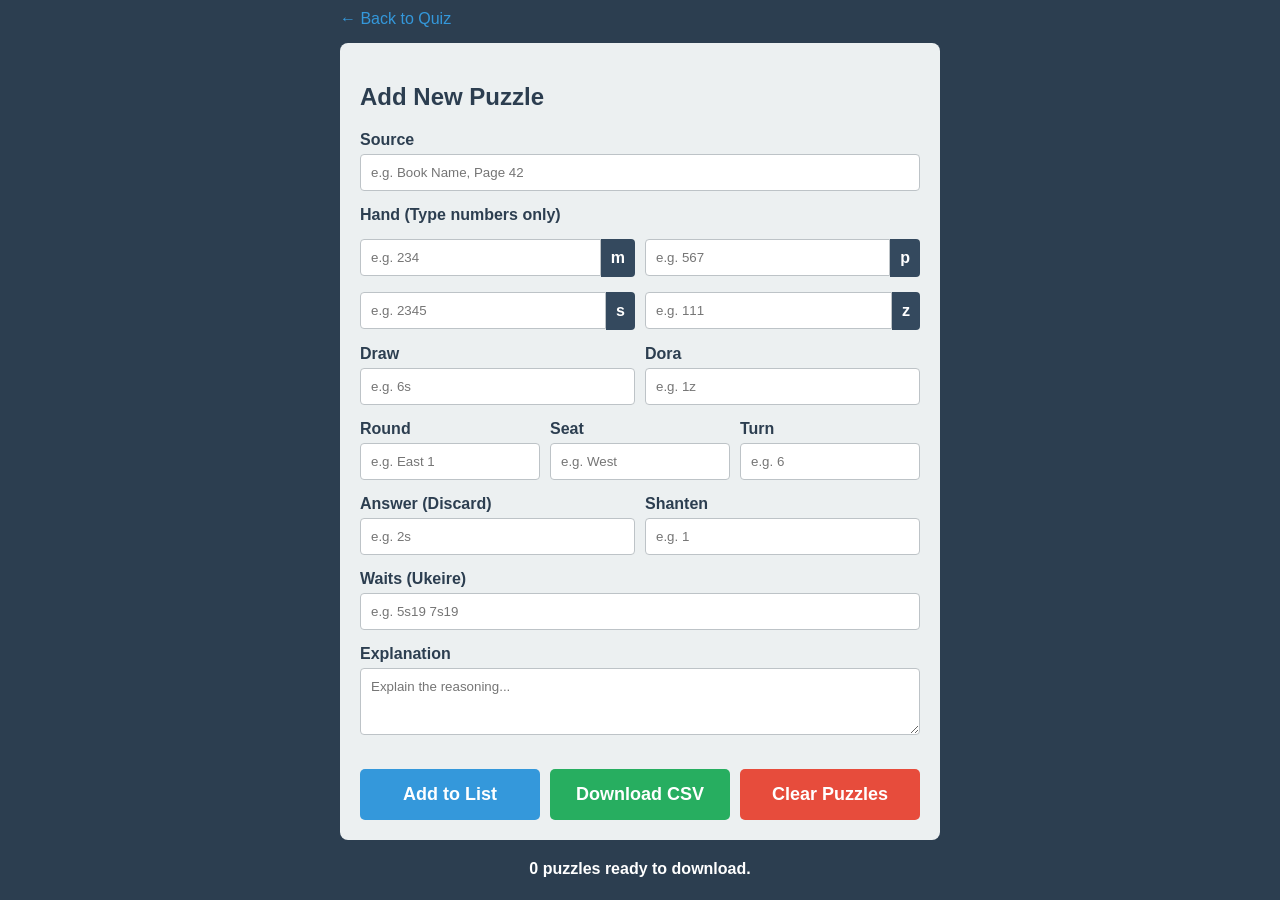
==== add.html @ a3babb71 "Initial commit" ====
<!DOCTYPE html>
<html lang="en">
<head>
    <meta charset="UTF-8">
    <meta name="viewport" content="width=device-width, initial-scale=1.0, maximum-scale=1.0, user-scalable=no">
    <title>Add New Puzzles</title>
    <link rel="stylesheet" href="style.css">
    <style>
        .form-container {
            background: #ecf0f1;
            color: #2c3e50;
            padding: 20px;
            border-radius: 8px;
            margin-bottom: 20px;
        }
        .form-group {
            margin-bottom: 15px;
        }
        .form-group label {
            display: block;
            font-weight: bold;
            margin-bottom: 5px;
        }
        .form-group input, .form-group select, .form-group textarea {
            width: 100%;
            padding: 10px;
            border: 1px solid #bdc3c7;
            border-radius: 4px;
            box-sizing: border-box;
            font-family: inherit;
        }
        .form-row {
            display: flex;
            gap: 10px;
        }
        .form-row .form-group {
            flex: 1;
        }
        .suit-input {
            display: flex;
            align-items: center;
        }
        .suit-input input {
            border-top-right-radius: 0;
            border-bottom-right-radius: 0;
        }
        .suit-input span {
            background: #34495e;
            color: white;
            padding: 10px;
            border-top-right-radius: 4px;
            border-bottom-right-radius: 4px;
            font-weight: bold;
        }
        .action-buttons {
            display: flex;
            gap: 10px;
            margin-top: 20px;
        }
        .btn-add { background: #3498db; }
        .btn-download { background: #27ae60; }
        .btn-clear { background: #e74c3c; color: white; }
        #entry-count {
            text-align: center;
            font-weight: bold;
            margin-top: 10px;
            color: white;
        }
    </style>
</head>
<body>
    <div id="app-container">
        <!-- Navigation back to main app -->
        <a href="index.html" style="color: #3498db; text-decoration: none; display: block; margin-bottom: 15px;">&larr; Back to Quiz</a>

        <div class="form-container">
            <h2>Add New Puzzle</h2>
            <form id="puzzle-form" autocomplete="off">
                
                <div class="form-group">
                    <label>Source</label>
                    <input type="text" id="inp-source" placeholder="e.g. Book Name, Page 42">
                </div>

                <!-- Hand Breakdown -->
                <div class="form-group"><label>Hand (Type numbers only)</label></div>
                <div class="form-row">
                    <div class="form-group suit-input">
                        <input type="text" id="inp-manzu" placeholder="e.g. 234"><span>m</span>
                    </div>
                    <div class="form-group suit-input">
                        <input type="text" id="inp-pinzu" placeholder="e.g. 567"><span>p</span>
                    </div>
                </div>
                <div class="form-row">
                    <div class="form-group suit-input">
                        <input type="text" id="inp-souzu" placeholder="e.g. 2345"><span>s</span>
                    </div>
                    <div class="form-group suit-input">
                        <input type="text" id="inp-honors" placeholder="e.g. 111"><span>z</span>
                    </div>
                </div>

                <!-- Game State -->
                <div class="form-row">
                    <div class="form-group">
                        <label>Draw</label>
                        <input type="text" id="inp-draw" placeholder="e.g. 6s" required>
                    </div>
                    <div class="form-group">
                        <label>Dora</label>
                        <input type="text" id="inp-dora" placeholder="e.g. 1z" required>
                    </div>
                </div>

                <div class="form-row">
                    <div class="form-group">
                        <label>Round</label>
                        <input type="text" id="inp-round" placeholder="e.g. East 1" required>
                    </div>
                    <div class="form-group">
                        <label>Seat</label>
                        <input type="text" id="inp-seat" placeholder="e.g. West" required>
                    </div>
                    <div class="form-group">
                        <label>Turn</label>
                        <input type="number" id="inp-turn" placeholder="e.g. 6" required>
                    </div>
                </div>

                <!-- Solution -->
                <div class="form-row">
                    <div class="form-group">
                        <label>Answer (Discard)</label>
                        <input type="text" id="inp-answer" placeholder="e.g. 2s" required>
                    </div>
                    <div class="form-group">
                        <label>Shanten</label>
                        <input type="number" id="inp-shanten" placeholder="e.g. 1" required>
                    </div>
                </div>

                <div class="form-group">
                    <label>Waits (Ukeire)</label>
                    <input type="text" id="inp-waits" placeholder="e.g. 5s19 7s19" required>
                </div>

                <div class="form-group">
                    <label>Explanation</label>
                    <textarea id="inp-explanation" rows="3" placeholder="Explain the reasoning..." required></textarea>
                </div>

                <div class="action-buttons">
                    <button type="submit" class="btn-add">Add to List</button>
                    <button type="button" class="btn-download" onclick="downloadCSV()">Download CSV</button>
                    <button type="button" class="btn-clear" onclick="clearPuzzles()">Clear Puzzles</button>
                </div>
            </form>
        </div>
        <div id="entry-count">0 puzzles ready to download.</div>
    </div>

    <script src="add.js"></script>
</body>
</html>
---- style.css ----
body {
    font-family: -apple-system, BlinkMacSystemFont, "Segoe UI", Roboto, sans-serif;
    background-color: #2c3e50; /* Dark background like a Mahjong table */
    color: white;
    margin: 0;
    padding: 10px;
}

#app-container {
    max-width: 600px;
    margin: 0 auto;
}

#info-bar {
    display: flex;
    justify-content: space-between;
    background: #1a252f;
    padding: 10px 15px;
    border-radius: 8px;
    margin-bottom: 20px;
    font-weight: bold;
}

.table-area {
    display: flex;
    justify-content: center;
    align-items: center;
    margin-bottom: 30px;
    background: #34495e;
    padding: 15px 5px;
    border-radius: 8px;
}

.tile-row {
    display: flex;
}

/* Tile SVG Styling */
.mahjong-tile {
    width: 8vw; 
    max-width: 45px;
    margin: 0px;
    cursor: pointer;
    transition: transform 0.1s;
    touch-action: manipulation; 
    
    /* --- Tile Background --- */
    background-color: white;       /* Fills the transparent SVG with white */
    border-radius: 4px;            /* Rounds the corners */
    border: 1px solid #95a5a6;     /* Adds a subtle grey outline */
    box-shadow: 1px 2px 4px rgba(0, 0, 0, 0.3); /* Adds a drop shadow for a 3D physical tile effect */
    padding: 6px; /* Pushes the SVG inward, revealing more of the white background */
    box-sizing: border-box; /* Ensures the padding doesn't increase the total width of the tile */

    /* --- Prevents blue highlight and dragging --- */
    -webkit-user-select: none; /* Safari */
    -ms-user-select: none; /* Edge */
    user-select: none; /* Standard */
    -webkit-user-drag: none; /* Prevents dragging the image file */
}

.mahjong-tile:active {
    transform: translateY(-5px); /* Pops up when touched */
}

.draw-gap {
    margin-left: 10px;
}

#result-area {
    background: #ecf0f1;
    color: #2c3e50;
    padding: 20px;
    border-radius: 8px;
}

.hidden {
    display: none;
}

.explanation-box {
    background: #bdc3c7;
    padding: 10px;
    border-left: 4px solid #e74c3c;
    font-style: italic;
}

button {
    width: 100%;
    padding: 15px;
    background: #27ae60;
    color: white;
    border: none;
    border-radius: 5px;
    font-size: 18px;
    font-weight: bold;
    margin-top: 10px;
    cursor: pointer;
}

/* Smaller tile for the Top Info Bar */
.ui-tile {
    width: 35px;
    max-width: 35px;
    margin: 0;
    padding: 2px;
}

/* Highlight effect for the selected tile */
.mahjong-tile.selected {
    transform: translateY(-15px); /* Pops the tile up */
    border-color: #e67e22; /* Changes border to orange */
    box-shadow: 0 6px 12px rgba(230, 126, 34, 0.6); /* Adds an orange glow */
}

/* Make sure active state doesn't override the selected state */
.mahjong-tile:active:not(.selected) {
    transform: translateY(-5px);
}

/* Styling for tiles displayed inside text/results */
.inline-tile {
    width: 25px;
    max-width: 25px;
    vertical-align: middle;
    margin: 0 4px;
    padding: 2px;
    cursor: default; /* Removes the clicking finger pointer */
    transform: none !important; /* Prevents it from popping up if tapped */
    box-shadow: none !important; /* Prevents the drop shadow on inline tiles */
}

/* Spaces out the ukeire wait list */
.wait-item {
    display: inline-block;
    margin-right: 12px;
    white-space: nowrap;
}

.nav-link-btn {
    display: block;
    background-color: #2980b9; /* A nice blue color */
    color: white;
    text-align: center;
    text-decoration: none;
    padding: 12px;
    border-radius: 8px;
    font-weight: bold;
    margin-bottom: 20px;
    box-shadow: 0 4px 6px rgba(0, 0, 0, 0.2);
    transition: background-color 0.2s;
}

.nav-link-btn:active {
    background-color: #2471a3; /* Darkens slightly when tapped */
    transform: translateY(2px); /* Presses down slightly */
}
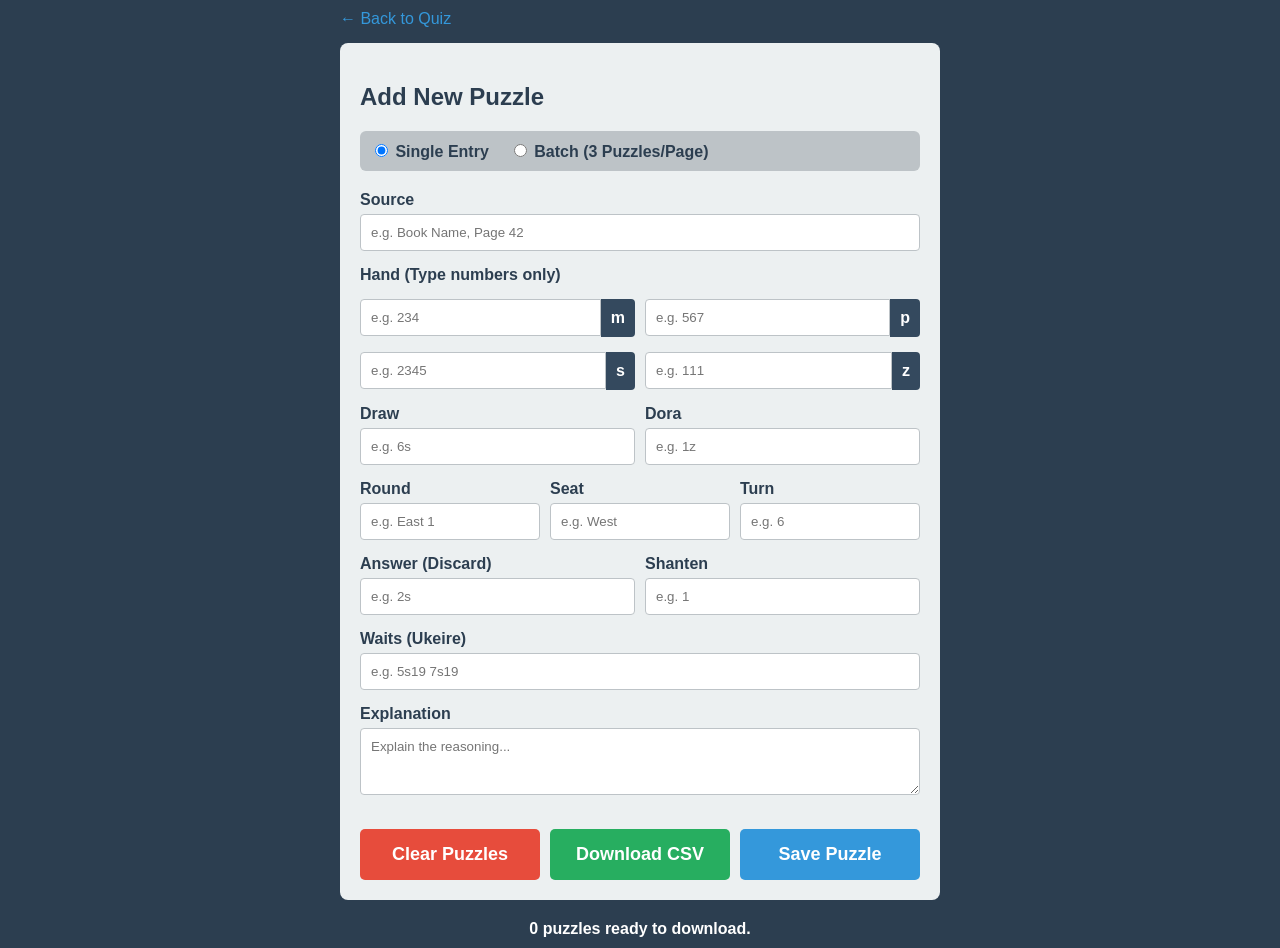
==== commit 3aa368ec: "Add batch mode for add new puzzles" ====
--- a/add.html
+++ b/add.html
@@ -75,7 +75,17 @@
 
         <div class="form-container">
             <h2>Add New Puzzle</h2>
-            <form id="puzzle-form" autocomplete="off">
+            <div class="mode-toggle">
+                <label><input type="radio" name="entry-mode" value="single" checked onchange="toggleMode()"> Single Entry</label>
+                <label><input type="radio" name="entry-mode" value="batch" onchange="toggleMode()"> Batch (3 Puzzles/Page)</label>
+            </div>
+
+            <div id="batch-nav" class="hidden">
+                <button type="button" class="tab-btn active" onclick="switchTab(0)">Puzzle 1</button>
+                <button type="button" class="tab-btn" onclick="switchTab(1)">Puzzle 2</button>
+                <button type="button" class="tab-btn" onclick="switchTab(2)">Puzzle 3</button>
+            </div>
+            <form id="puzzle-form" autocomplete="off" novalidate>
                 
                 <div class="form-group">
                     <label>Source</label>
@@ -151,15 +161,15 @@
                 </div>
 
                 <div class="action-buttons">
-                    <button type="submit" class="btn-add">Add to List</button>
+                    <button type="button" class="btn-clear" onclick="clearPuzzles()">Clear Puzzles</button>
                     <button type="button" class="btn-download" onclick="downloadCSV()">Download CSV</button>
-                    <button type="button" class="btn-clear" onclick="clearPuzzles()">Clear Puzzles</button>
+                    <button type="submit" id="btn-submit" class="btn-add">Save Puzzle</button>
                 </div>
             </form>
         </div>
         <div id="entry-count">0 puzzles ready to download.</div>
     </div>
 
-    <script src="add.js"></script>
+    <script src="./js/add.js"></script>
 </body>
 </html>
--- a/style.css
+++ b/style.css
@@ -14,6 +14,9 @@
 #info-bar {
     display: flex;
     justify-content: space-between;
+    align-items: center;
+    flex-wrap: wrap;
+    gap: 10px;
     background: #1a252f;
     padding: 10px 15px;
     border-radius: 8px;
@@ -37,8 +40,8 @@
 
 /* Tile SVG Styling */
 .mahjong-tile {
-    width: 8vw; 
-    max-width: 45px;
+    width: 2.5rem; 
+    height: 3.5rem;
     margin: 0px;
     cursor: pointer;
     transition: transform 0.1s;
@@ -46,10 +49,10 @@
     
     /* --- Tile Background --- */
     background-color: white;       /* Fills the transparent SVG with white */
-    border-radius: 4px;            /* Rounds the corners */
+    border-radius: 0.25rem;            /* Rounds the corners */
     border: 1px solid #95a5a6;     /* Adds a subtle grey outline */
     box-shadow: 1px 2px 4px rgba(0, 0, 0, 0.3); /* Adds a drop shadow for a 3D physical tile effect */
-    padding: 6px; /* Pushes the SVG inward, revealing more of the white background */
+    padding: 0.16rem; /* Pushes the SVG inward, revealing more of the white background */
     box-sizing: border-box; /* Ensures the padding doesn't increase the total width of the tile */
 
     /* --- Prevents blue highlight and dragging --- */
@@ -59,6 +62,52 @@
     -webkit-user-drag: none; /* Prevents dragging the image file */
 }
 
+/* Styling for tiles displayed inside text/results */
+.inline-tile {
+    width: 1.5rem; 
+    height: 2rem;
+    vertical-align: middle;
+    margin: 0 4px;
+    padding: 0.15rem;
+    cursor: default; /* Removes the clicking finger pointer */
+    transform: none !important; /* Prevents it from popping up if tapped */
+    box-shadow: none !important; /* Prevents the drop shadow on inline tiles */
+    box-sizing: border-box;
+    border-radius: 0.25rem;
+}
+
+.dead-wall {
+    display: flex;
+    gap: 0px;
+    align-items: center;
+}
+
+.dead-wall .ui-tile {
+    width: 1.7rem; 
+    height: 2.3rem;
+    margin: 0;
+    cursor: default;
+    padding: 0.125rem;
+    box-shadow: 1px 1px 2px rgba(0, 0, 0, 0.4);
+    border-radius: 0.25rem;
+
+    pointer-events: none; 
+    transform: none !important;
+}
+
+.dead-wall .ui-tile:active {
+    transform: none; 
+}
+
+.dead-wall .back-tile {
+    background-color: #fdd68a; /* The orange-yellow from the screenshot */
+    padding: 0;
+    aspect-ratio: 3 / 4; /* Forces the empty div to be the exact height of a standard tile */
+    
+    /* Optional: Slightly darker border to match the orange theme, overriding the grey */
+    border: 1px solid #d4a353; 
+}
+
 .mahjong-tile:active {
     transform: translateY(-5px); /* Pops up when touched */
 }
@@ -74,6 +123,14 @@
     border-radius: 8px;
 }
 
+#res-explanation {
+    margin: 10px 0px;
+}
+
+.answer-p {
+    margin: 2px;
+}
+
 .hidden {
     display: none;
 }
@@ -82,7 +139,6 @@
     background: #bdc3c7;
     padding: 10px;
     border-left: 4px solid #e74c3c;
-    font-style: italic;
 }
 
 button {
@@ -96,14 +152,6 @@
     font-weight: bold;
     margin-top: 10px;
     cursor: pointer;
-}
-
-/* Smaller tile for the Top Info Bar */
-.ui-tile {
-    width: 35px;
-    max-width: 35px;
-    margin: 0;
-    padding: 2px;
 }
 
 /* Highlight effect for the selected tile */
@@ -118,18 +166,6 @@
     transform: translateY(-5px);
 }
 
-/* Styling for tiles displayed inside text/results */
-.inline-tile {
-    width: 25px;
-    max-width: 25px;
-    vertical-align: middle;
-    margin: 0 4px;
-    padding: 2px;
-    cursor: default; /* Removes the clicking finger pointer */
-    transform: none !important; /* Prevents it from popping up if tapped */
-    box-shadow: none !important; /* Prevents the drop shadow on inline tiles */
-}
-
 /* Spaces out the ukeire wait list */
 .wait-item {
     display: inline-block;
@@ -154,4 +190,44 @@
 .nav-link-btn:active {
     background-color: #2471a3; /* Darkens slightly when tapped */
     transform: translateY(2px); /* Presses down slightly */
+}
+
+/* Add Puzzle Mode Toggle */
+.mode-toggle {
+    margin-bottom: 20px;
+    display: flex;
+    gap: 20px;
+    background: #bdc3c7;
+    padding: 10px;
+    border-radius: 6px;
+    font-weight: bold;
+}
+
+/* Batch Navigation Tabs */
+#batch-nav {
+    display: flex;
+    gap: 5px;
+    margin-bottom: 20px;
+}
+
+.tab-btn {
+    flex: 1;
+    padding: 12px;
+    background: #95a5a6;
+    border: none;
+    color: white;
+    cursor: pointer;
+    border-radius: 4px;
+    font-size: 16px;
+}
+
+.tab-btn.active {
+    background: #2c3e50;
+    font-weight: bold;
+    border: 2px solid #3498db;
+    transform: translateY(-2px);
+}
+
+#batch-nav.hidden {
+    display: none;
 }
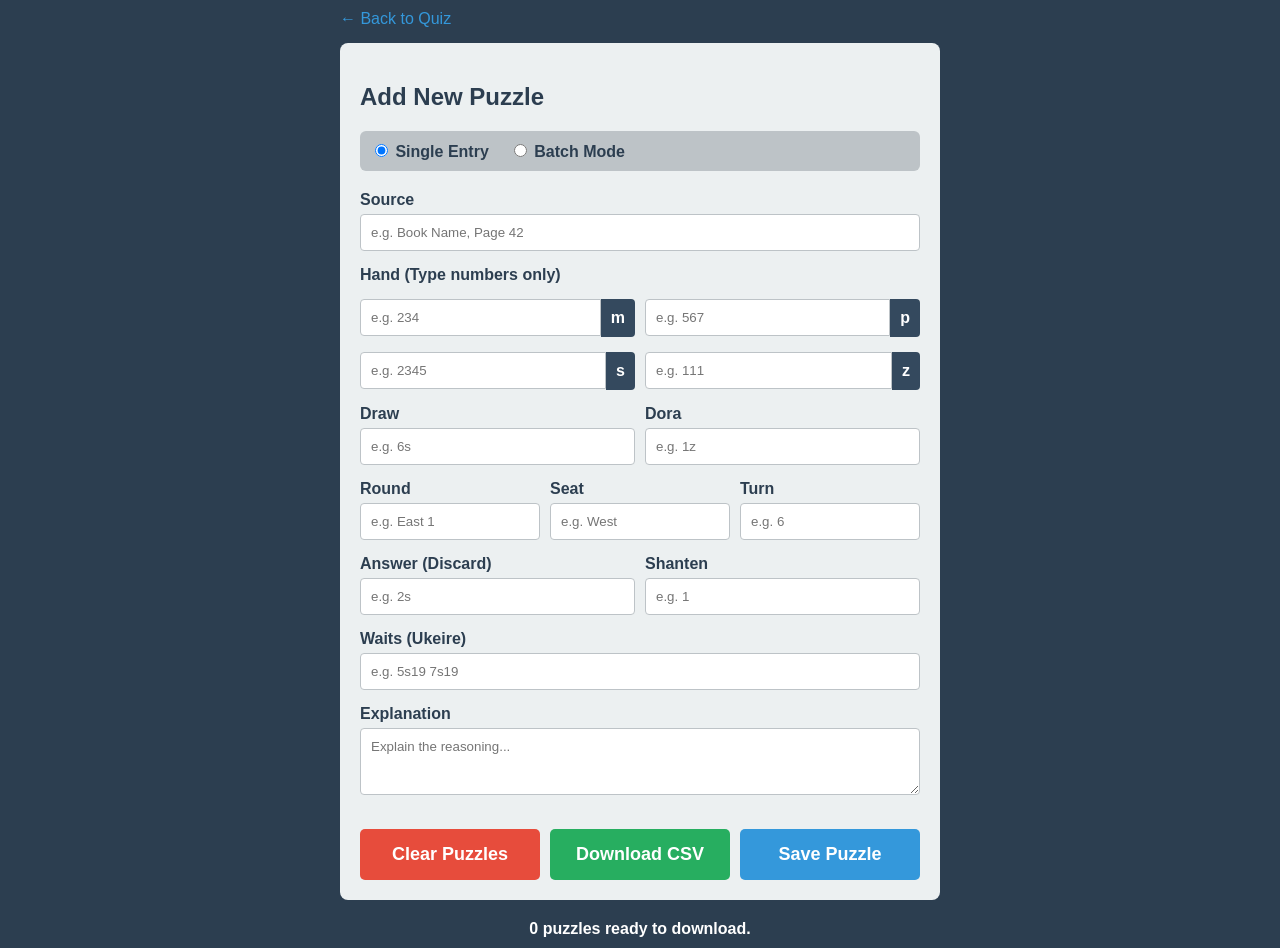
==== commit f4af7142: "Make batch mode more flexible" ====
--- a/add.html
+++ b/add.html
@@ -77,13 +77,13 @@
             <h2>Add New Puzzle</h2>
             <div class="mode-toggle">
                 <label><input type="radio" name="entry-mode" value="single" checked onchange="toggleMode()"> Single Entry</label>
-                <label><input type="radio" name="entry-mode" value="batch" onchange="toggleMode()"> Batch (3 Puzzles/Page)</label>
+                <label><input type="radio" name="entry-mode" value="batch" onchange="toggleMode()"> Batch Mode</label>
             </div>
 
             <div id="batch-nav" class="hidden">
-                <button type="button" class="tab-btn active" onclick="switchTab(0)">Puzzle 1</button>
-                <button type="button" class="tab-btn" onclick="switchTab(1)">Puzzle 2</button>
-                <button type="button" class="tab-btn" onclick="switchTab(2)">Puzzle 3</button>
+                <div id="tabs-container"></div>
+                <button type="button" id="btn-add-tab" onclick="addTab()" title="Add a puzzle">➕</button>
+                <button type="button" id="btn-remove-tab" onclick="removeTab()" class="hidden" title="Remove current puzzle">🗑️</button>
             </div>
             <form id="puzzle-form" autocomplete="off" novalidate>
                 
@@ -96,18 +96,18 @@
                 <div class="form-group"><label>Hand (Type numbers only)</label></div>
                 <div class="form-row">
                     <div class="form-group suit-input">
-                        <input type="text" id="inp-manzu" placeholder="e.g. 234"><span>m</span>
+                        <input type="number" id="inp-manzu" placeholder="e.g. 234"><span>m</span>
                     </div>
                     <div class="form-group suit-input">
-                        <input type="text" id="inp-pinzu" placeholder="e.g. 567"><span>p</span>
+                        <input type="number" id="inp-pinzu" placeholder="e.g. 567"><span>p</span>
                     </div>
                 </div>
                 <div class="form-row">
                     <div class="form-group suit-input">
-                        <input type="text" id="inp-souzu" placeholder="e.g. 2345"><span>s</span>
+                        <input type="number" id="inp-souzu" placeholder="e.g. 2345"><span>s</span>
                     </div>
                     <div class="form-group suit-input">
-                        <input type="text" id="inp-honors" placeholder="e.g. 111"><span>z</span>
+                        <input type="number" id="inp-honors" placeholder="e.g. 111"><span>z</span>
                     </div>
                 </div>
 
--- a/style.css
+++ b/style.css
@@ -205,20 +205,36 @@
 
 /* Batch Navigation Tabs */
 #batch-nav {
-    display: flex;
+    display: flex !important;
+    flex-direction: row !important; /* Forces elements side-by-side */
+    align-items: center;
+    gap: 8px;
+    margin-bottom: 20px;
+    flex-wrap: wrap;
+}
+
+#batch-nav.hidden {
+    display: none !important;
+}
+
+#tabs-container {
+    display: flex !important;
+    flex-direction: row !important; /* Forces tabs side-by-side */
     gap: 5px;
-    margin-bottom: 20px;
-}
-
+}
+
+/* Tabs: Prevent stretching and overrides earlier 'flex: 1' */
 .tab-btn {
-    flex: 1;
-    padding: 12px;
+    width: auto !important; 
+    flex: none !important; 
+    padding: 6px 12px !important;
+    margin: 0 !important;
     background: #95a5a6;
     border: none;
     color: white;
     cursor: pointer;
     border-radius: 4px;
-    font-size: 16px;
+    font-size: 14px;
 }
 
 .tab-btn.active {
@@ -228,6 +244,38 @@
     transform: translateY(-2px);
 }
 
-#batch-nav.hidden {
-    display: none;
+/* Control Buttons: Force them to be small squares instead of 100% width bars */
+#btn-add-tab, #btn-remove-tab {
+    width: 30px !important; 
+    height: 30px !important; 
+    padding: 0 !important;
+    margin: 0 !important;
+    border: none;
+    color: white;
+    cursor: pointer;
+    border-radius: 4px;
+    font-size: 12px;
+    display: flex !important;
+    align-items: center;
+    justify-content: center;
+    flex-shrink: 0; /* Prevents them from being squished */
+}
+
+#btn-add-tab { background: #27ae60; }
+#btn-add-tab:active { background: #229954; }
+
+#btn-remove-tab { background: #e74c3c; }
+#btn-remove-tab:active { background: #c0392b; }
+#btn-remove-tab.hidden { display: none !important; }
+
+/* Hide arrows in Chrome, Safari, Edge, and Opera */
+input[type="number"]::-webkit-outer-spin-button,
+input[type="number"]::-webkit-inner-spin-button {
+    -webkit-appearance: none;
+    margin: 0;
+}
+
+/* Hide arrows in Firefox */
+input[type="number"] {
+    -moz-appearance: textfield;
 }
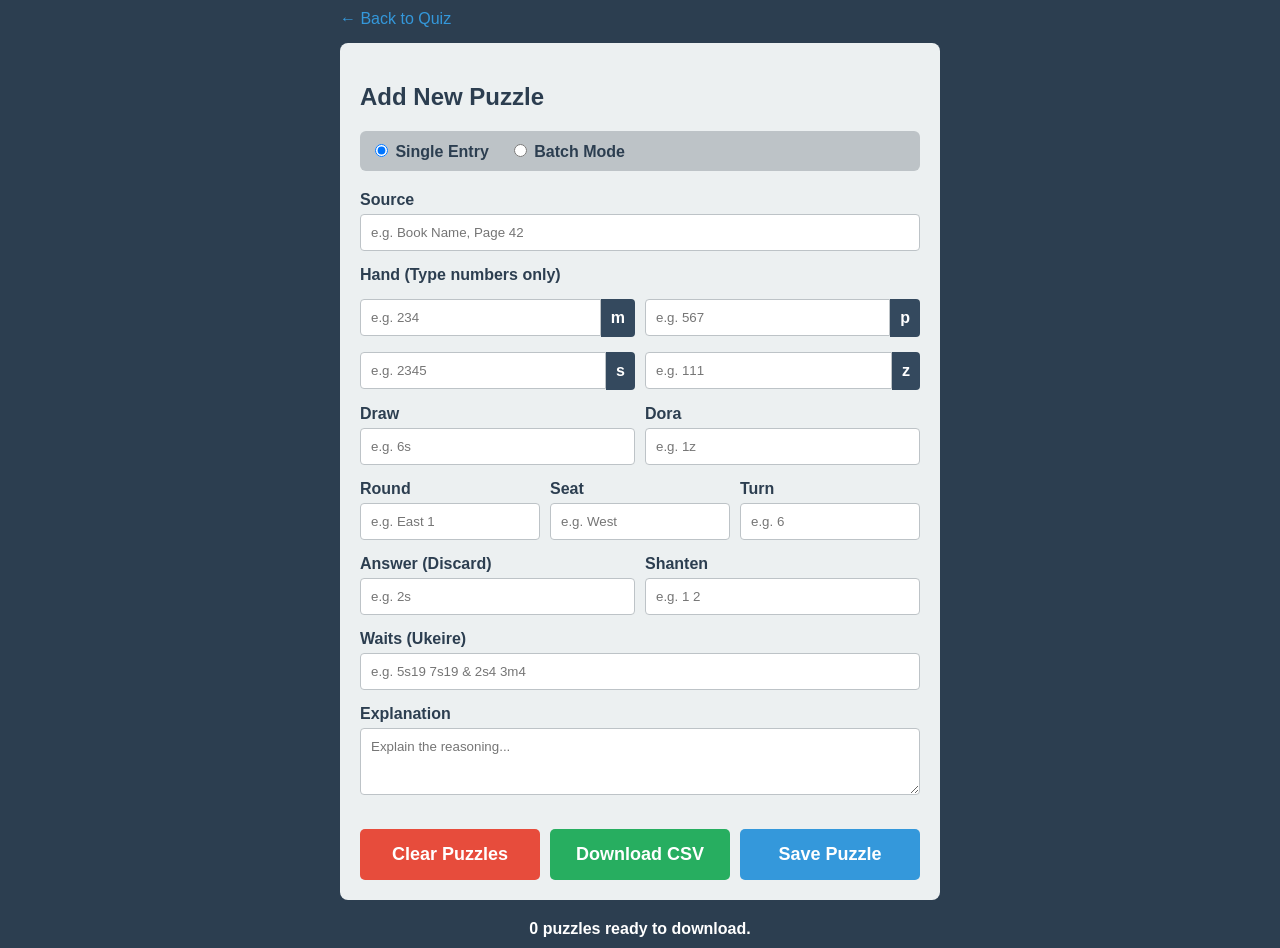
==== commit 55f82ce5: "Update add puzzle form" ====
--- a/add.html
+++ b/add.html
@@ -82,8 +82,8 @@
 
             <div id="batch-nav" class="hidden">
                 <div id="tabs-container"></div>
-                <button type="button" id="btn-add-tab" onclick="addTab()" title="Add a puzzle">➕</button>
-                <button type="button" id="btn-remove-tab" onclick="removeTab()" class="hidden" title="Remove current puzzle">🗑️</button>
+                <button type="button" id="btn-add-tab" onclick="addTab()" title="Add a puzzle">+</button>
+                <button type="button" id="btn-remove-tab" onclick="removeTab()" class="hidden" title="Remove current puzzle">×</button>
             </div>
             <form id="puzzle-form" autocomplete="off" novalidate>
                 
@@ -146,13 +146,13 @@
                     </div>
                     <div class="form-group">
                         <label>Shanten</label>
-                        <input type="number" id="inp-shanten" placeholder="e.g. 1" required>
+                        <input type="number" id="inp-shanten" placeholder="e.g. 1 2" required>
                     </div>
                 </div>
 
                 <div class="form-group">
                     <label>Waits (Ukeire)</label>
-                    <input type="text" id="inp-waits" placeholder="e.g. 5s19 7s19" required>
+                    <input type="text" id="inp-waits" placeholder="e.g. 5s19 7s19 & 2s4 3m4" required>
                 </div>
 
                 <div class="form-group">
--- a/style.css
+++ b/style.css
@@ -67,7 +67,7 @@
     width: 1.5rem; 
     height: 2rem;
     vertical-align: middle;
-    margin: 0 4px;
+    margin: 0 1px;
     padding: 0.15rem;
     cursor: default; /* Removes the clicking finger pointer */
     transform: none !important; /* Prevents it from popping up if tapped */
@@ -169,7 +169,7 @@
 /* Spaces out the ukeire wait list */
 .wait-item {
     display: inline-block;
-    margin-right: 12px;
+    margin-right: 5px;
     white-space: nowrap;
 }
 
